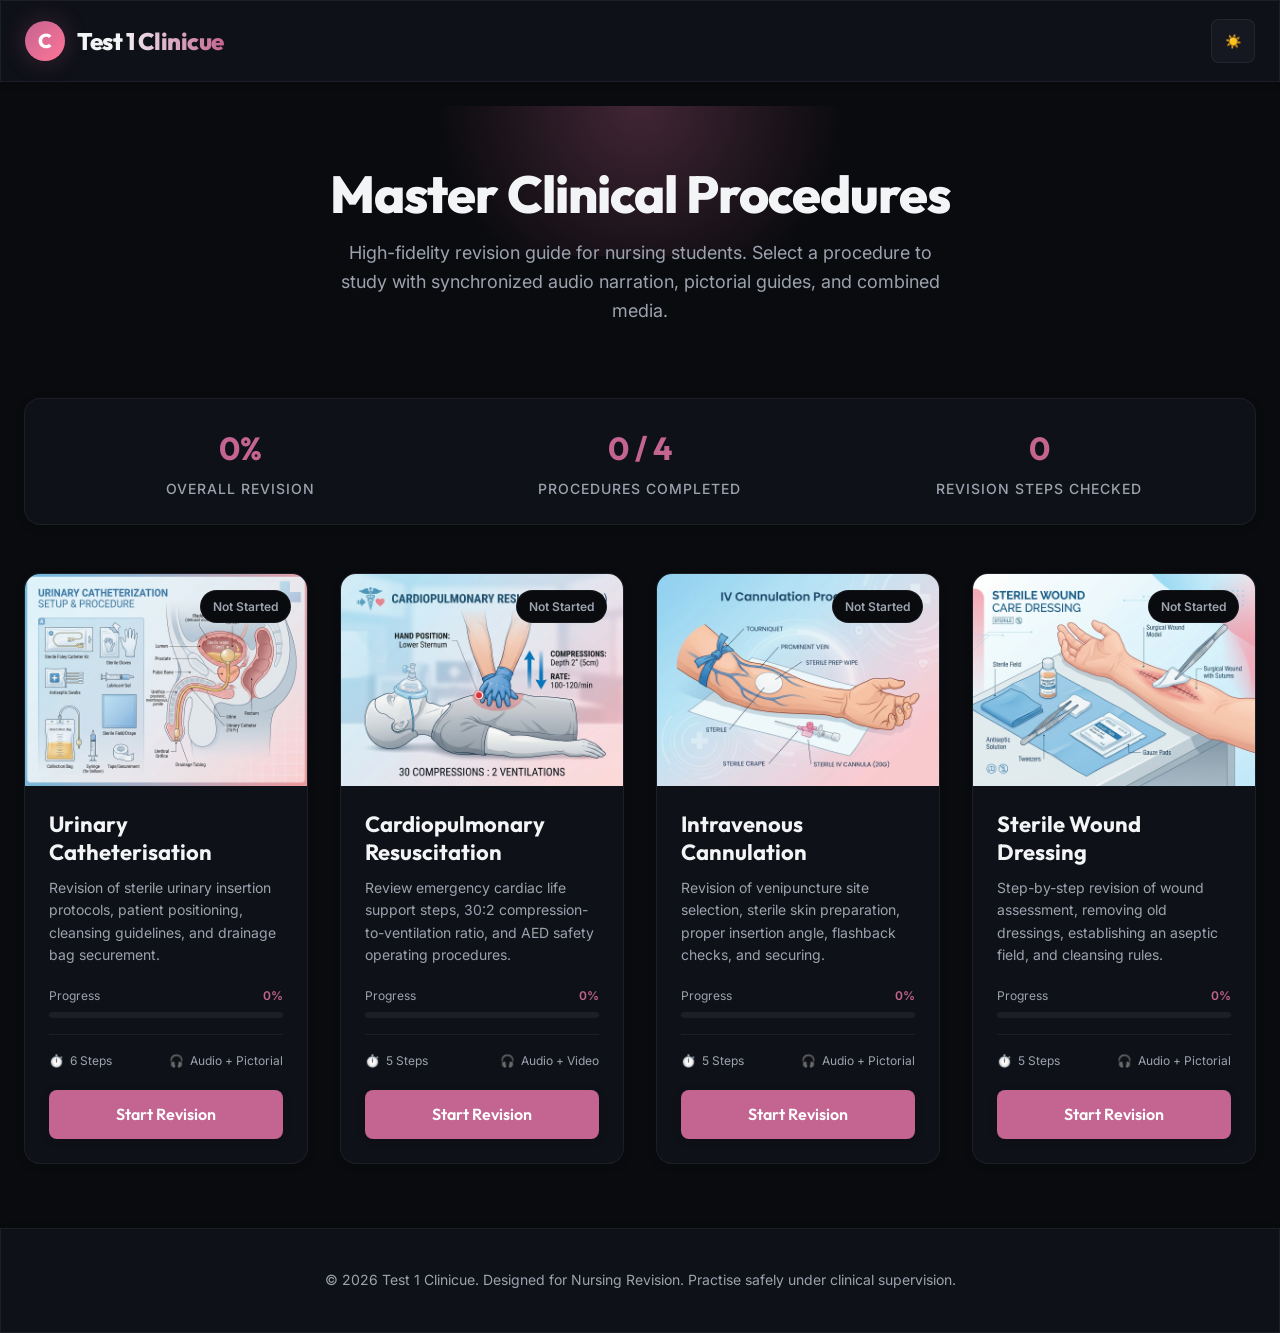
==== index.html @ 7643d67c "Make the site an installable app (PWA) on phones and laptops Adds manifest.json + app icons so ClinC" ====
<!DOCTYPE html>
<html lang="en" data-theme="dark">
<head>
    <meta charset="UTF-8">
    <meta name="viewport" content="width=device-width, initial-scale=1.0">
    <title>Test 1 Clinicue - Clinical Revision Dashboard</title>
    <meta name="description" content="Quick multimedia-rich revision dashboard for nursing students and professionals covering critical clinical procedures.">
    <link rel="stylesheet" href="css/styles.css">
    <link rel="manifest" href="manifest.json">
    <link rel="icon" href="icons/icon-192.png">
    <link rel="apple-touch-icon" href="icons/icon-192.png">
    <meta name="theme-color" content="#c46491">
    <meta name="apple-mobile-web-app-capable" content="yes">
    <meta name="apple-mobile-web-app-status-bar-style" content="black-translucent">
    <meta name="apple-mobile-web-app-title" content="ClinCue">
</head>
<body>
    <header class="glass">
        <div class="container navbar">
            <a href="index.html" class="brand" id="brand-logo">
                <div class="brand-icon">C</div>
                <div class="brand-name">Test 1 Clinicue</div>
            </a>
            <div class="nav-actions">
                <button class="theme-toggle-btn" id="theme-toggle" aria-label="Toggle light/dark theme" id="theme-btn">☀️</button>
            </div>
        </div>
    </header>

    <main class="container">
        <section class="hero-section">
            <div class="hero-glow"></div>
            <h1 class="hero-title">Master Clinical Procedures</h1>
            <p class="hero-subtitle">High-fidelity revision guide for nursing students. Select a procedure to study with synchronized audio narration, pictorial guides, and combined media.</p>
        </section>

        <!-- Dynamic Statistics -->
        <section class="stats-banner glass" id="stats-container">
            <div class="stat-item">
                <div class="stat-val" id="stat-progress-overall">0%</div>
                <div class="stat-lbl">Overall Revision</div>
            </div>
            <div class="stat-item">
                <div class="stat-val" id="stat-completed-count">0 / 4</div>
                <div class="stat-lbl">Procedures Completed</div>
            </div>
            <div class="stat-item">
                <div class="stat-val" id="stat-checked-steps">0</div>
                <div class="stat-lbl">Revision Steps Checked</div>
            </div>
        </section>

        <!-- Procedures Grid -->
        <section class="procedure-grid">
            
            <!-- Urinary Catheterisation -->
            <article class="procedure-card glass" id="card-urinary-catheterisation">
                <div class="card-img-wrapper">
                    <img src="media/images/urinary-catheterisation.jpg" alt="Urinary Catheterisation setup showing sterile equipment" class="card-img">
                    <span class="card-badge" id="badge-urinary-catheterisation">Not Started</span>
                </div>
                <div class="card-content">
                    <h2 class="card-title">Urinary Catheterisation</h2>
                    <p class="card-desc">Revision of sterile urinary insertion protocols, patient positioning, cleansing guidelines, and drainage bag securement.</p>
                    
                    <div style="margin-bottom: 16px;">
                        <div style="display: flex; justify-content: space-between; font-size: 12px; margin-bottom: 6px; color: var(--text-muted);">
                            <span>Progress</span>
                            <span id="progress-text-urinary-catheterisation" style="font-weight: 600; color: var(--accent);">0%</span>
                        </div>
                        <div style="background: var(--border-color); height: 6px; border-radius: 3px; overflow: hidden;">
                            <div id="progress-bar-urinary-catheterisation" style="width: 0%; height: 100%; background: var(--accent); transition: var(--transition-smooth);"></div>
                        </div>
                    </div>

                    <div class="card-meta">
                        <div class="meta-item">⏱️ <span>6 Steps</span></div>
                        <div class="meta-item">🎧 <span>Audio + Pictorial</span></div>
                    </div>
                    <a href="procedures/urinary-catheterisation.html" class="btn-primary" id="btn-revise-urinary-catheterisation">Start Revision</a>
                </div>
            </article>

            <!-- Cardiopulmonary Resuscitation -->
            <article class="procedure-card glass" id="card-cardiopulmonary-resuscitation">
                <div class="card-img-wrapper">
                    <img src="media/images/cardiopulmonary-resuscitation.jpg" alt="Hands performing CPR compressions on mannequin chest" class="card-img">
                    <span class="card-badge" id="badge-cardiopulmonary-resuscitation">Not Started</span>
                </div>
                <div class="card-content">
                    <h2 class="card-title">Cardiopulmonary Resuscitation</h2>
                    <p class="card-desc">Review emergency cardiac life support steps, 30:2 compression-to-ventilation ratio, and AED safety operating procedures.</p>
                    
                    <div style="margin-bottom: 16px;">
                        <div style="display: flex; justify-content: space-between; font-size: 12px; margin-bottom: 6px; color: var(--text-muted);">
                            <span>Progress</span>
                            <span id="progress-text-cardiopulmonary-resuscitation" style="font-weight: 600; color: var(--accent);">0%</span>
                        </div>
                        <div style="background: var(--border-color); height: 6px; border-radius: 3px; overflow: hidden;">
                            <div id="progress-bar-cardiopulmonary-resuscitation" style="width: 0%; height: 100%; background: var(--accent); transition: var(--transition-smooth);"></div>
                        </div>
                    </div>

                    <div class="card-meta">
                        <div class="meta-item">⏱️ <span>5 Steps</span></div>
                        <div class="meta-item">🎧 <span>Audio + Video</span></div>
                    </div>
                    <a href="procedures/cardiopulmonary-resuscitation.html" class="btn-primary" id="btn-revise-cardiopulmonary-resuscitation">Start Revision</a>
                </div>
            </article>

            <!-- Intravenous Cannulation -->
            <article class="procedure-card glass" id="card-intravenous-cannulation">
                <div class="card-img-wrapper">
                    <img src="media/images/intravenous-cannulation.jpg" alt="Sterile cannula insertion into arm vein diagram" class="card-img">
                    <span class="card-badge" id="badge-intravenous-cannulation">Not Started</span>
                </div>
                <div class="card-content">
                    <h2 class="card-title">Intravenous Cannulation</h2>
                    <p class="card-desc">Revision of venipuncture site selection, sterile skin preparation, proper insertion angle, flashback checks, and securing.</p>
                    
                    <div style="margin-bottom: 16px;">
                        <div style="display: flex; justify-content: space-between; font-size: 12px; margin-bottom: 6px; color: var(--text-muted);">
                            <span>Progress</span>
                            <span id="progress-text-intravenous-cannulation" style="font-weight: 600; color: var(--accent);">0%</span>
                        </div>
                        <div style="background: var(--border-color); height: 6px; border-radius: 3px; overflow: hidden;">
                            <div id="progress-bar-intravenous-cannulation" style="width: 0%; height: 100%; background: var(--accent); transition: var(--transition-smooth);"></div>
                        </div>
                    </div>

                    <div class="card-meta">
                        <div class="meta-item">⏱️ <span>5 Steps</span></div>
                        <div class="meta-item">🎧 <span>Audio + Pictorial</span></div>
                    </div>
                    <a href="procedures/intravenous-cannulation.html" class="btn-primary" id="btn-revise-intravenous-cannulation">Start Revision</a>
                </div>
            </article>

            <!-- Sterile Wound Dressing -->
            <article class="procedure-card glass" id="card-sterile-wound-dressing">
                <div class="card-img-wrapper">
                    <img src="media/images/sterile-wound-dressing.jpg" alt="Aseptic field wound dressing tray and forceps" class="card-img">
                    <span class="card-badge" id="badge-sterile-wound-dressing">Not Started</span>
                </div>
                <div class="card-content">
                    <h2 class="card-title">Sterile Wound Dressing</h2>
                    <p class="card-desc">Step-by-step revision of wound assessment, removing old dressings, establishing an aseptic field, and cleansing rules.</p>
                    
                    <div style="margin-bottom: 16px;">
                        <div style="display: flex; justify-content: space-between; font-size: 12px; margin-bottom: 6px; color: var(--text-muted);">
                            <span>Progress</span>
                            <span id="progress-text-sterile-wound-dressing" style="font-weight: 600; color: var(--accent);">0%</span>
                        </div>
                        <div style="background: var(--border-color); height: 6px; border-radius: 3px; overflow: hidden;">
                            <div id="progress-bar-sterile-wound-dressing" style="width: 0%; height: 100%; background: var(--accent); transition: var(--transition-smooth);"></div>
                        </div>
                    </div>

                    <div class="card-meta">
                        <div class="meta-item">⏱️ <span>5 Steps</span></div>
                        <div class="meta-item">🎧 <span>Audio + Pictorial</span></div>
                    </div>
                    <a href="procedures/sterile-wound-dressing.html" class="btn-primary" id="btn-revise-sterile-wound-dressing">Start Revision</a>
                </div>
            </article>

        </section>
    </main>

    <footer class="glass">
        <div class="container">
            <p>&copy; 2026 Test 1 Clinicue. Designed for Nursing Revision. Practise safely under clinical supervision.</p>
        </div>
    </footer>

    <!-- Core Module Import -->
    <script src="js/shared.js"></script>
    <script>
        // Procedure configurations
        const PROCEDURES = [
            { slug: 'urinary-catheterisation', totalSteps: 6 },
            { slug: 'cardiopulmonary-resuscitation', totalSteps: 5 },
            { slug: 'intravenous-cannulation', totalSteps: 5 },
            { slug: 'sterile-wound-dressing', totalSteps: 5 }
        ];

        function updateDashboardUI() {
            let totalCheckedSteps = 0;
            let grandTotalSteps = 0;
            let completedCount = 0;

            PROCEDURES.forEach(proc => {
                const info = Clinicue.getProcedureProgress(proc.slug, proc.totalSteps);
                const pct = info.percent;
                const checkedCount = info.checkedSteps.length;

                totalCheckedSteps += checkedCount;
                grandTotalSteps += proc.totalSteps;
                if (info.completed) {
                    completedCount++;
                }

                // Update individual elements
                const badge = document.getElementById(`badge-${proc.slug}`);
                const progressBar = document.getElementById(`progress-bar-${proc.slug}`);
                const progressText = document.getElementById(`progress-text-${proc.slug}`);
                const btn = document.getElementById(`btn-revise-${proc.slug}`);

                if (badge) {
                    if (checkedCount === 0) {
                        badge.textContent = 'Not Started';
                        badge.className = 'card-badge status-not-started';
                    } else if (pct === 100) {
                        badge.textContent = 'Completed';
                        badge.className = 'card-badge status-completed';
                    } else {
                        badge.textContent = 'In Progress';
                        badge.className = 'card-badge status-revision';
                    }
                }

                if (progressBar) {
                    progressBar.style.width = `${pct}%`;
                }

                if (progressText) {
                    progressText.textContent = `${pct}%`;
                }

                if (btn) {
                    btn.textContent = checkedCount === 0 ? 'Start Revision' : (pct === 100 ? 'Revise Again' : 'Resume Revision');
                }
            });

            // Update stats
            const overallPct = grandTotalSteps > 0 ? Math.round((totalCheckedSteps / grandTotalSteps) * 100) : 0;
            const overallPctEl = document.getElementById('stat-progress-overall');
            const completedCountEl = document.getElementById('stat-completed-count');
            const checkedStepsEl = document.getElementById('stat-checked-steps');

            if (overallPctEl) overallPctEl.textContent = `${overallPct}%`;
            if (completedCountEl) completedCountEl.textContent = `${completedCount} / ${PROCEDURES.length}`;
            if (checkedStepsEl) checkedStepsEl.textContent = totalCheckedSteps;
        }

        // Initialize dashboard UI on load and update on dynamic progress events
        document.addEventListener('DOMContentLoaded', updateDashboardUI);
        window.addEventListener('progressUpdated', updateDashboardUI);
    </script>
</body>
</html>
---- css/styles.css ----
@import url('https://fonts.googleapis.com/css2?family=Inter:wght@300;400;500;600;700&family=Outfit:wght@400;500;600;700;800&display=swap');

:root {
    /* Color Palette */
    --accent: hsl(332, 45%, 58%);
    --accent-hover: hsl(332, 45%, 48%);
    --accent-glow: hsla(332, 45%, 58%, 0.3);
    --accent-light: hsla(332, 45%, 58%, 0.12);
    
    /* Dark Mode Defaults */
    --bg-main: #0a0b0e;
    --bg-surface: rgba(18, 20, 28, 0.75);
    --bg-surface-hover: rgba(26, 29, 41, 0.85);
    --bg-input: #151821;
    --border-color: rgba(255, 255, 255, 0.06);
    --border-color-hover: rgba(255, 255, 255, 0.12);
    --text-main: #f3f4f6;
    --text-muted: #9ca3af;
    --text-inverse: #111827;
    
    /* Layout */
    --max-width: 1280px;
    --border-radius-sm: 8px;
    --border-radius-md: 16px;
    --border-radius-lg: 24px;
    --shadow-sm: 0 2px 8px rgba(0, 0, 0, 0.15);
    --shadow-md: 0 8px 30px rgba(0, 0, 0, 0.3);
    --shadow-glow: 0 0 25px hsla(332, 45%, 58%, 0.25);
    
    /* Status Colors */
    --success: #10b981;
    --warning: #f59e0b;
    --info: #3b82f6;
    --success-light: rgba(16, 185, 129, 0.1);
    
    /* Font Families */
    --font-heading: 'Outfit', sans-serif;
    --font-body: 'Inter', sans-serif;
    
    --transition-smooth: all 0.3s cubic-bezier(0.4, 0, 0.2, 1);
    --transition-fast: all 0.15s ease;
}

/* Light Mode Overrides */
[data-theme="light"] {
    --bg-main: #f5f6fa;
    --bg-surface: rgba(255, 255, 255, 0.8);
    --bg-surface-hover: rgba(255, 255, 255, 0.95);
    --bg-input: #ffffff;
    --border-color: rgba(0, 0, 0, 0.06);
    --border-color-hover: rgba(0, 0, 0, 0.12);
    --text-main: #1f2937;
    --text-muted: #6b7280;
    --text-inverse: #ffffff;
    --shadow-md: 0 8px 30px rgba(0, 0, 0, 0.05);
}

/* Global Reset */
* {
    box-sizing: border-box;
    margin: 0;
    padding: 0;
}

body {
    background-color: var(--bg-main);
    color: var(--text-main);
    font-family: var(--font-body);
    line-height: 1.6;
    -webkit-font-smoothing: antialiased;
    transition: background-color 0.4s ease, color 0.4s ease;
    min-height: 100vh;
    display: flex;
    flex-direction: column;
    overflow-x: hidden;
}

/* Glassmorphism Effect */
.glass {
    backdrop-filter: blur(16px);
    -webkit-backdrop-filter: blur(16px);
    background: var(--bg-surface);
    border: 1px solid var(--border-color);
    box-shadow: var(--shadow-sm);
}

/* Container */
.container {
    width: 100%;
    max-width: var(--max-width);
    margin: 0 auto;
    padding: 0 24px;
}

/* Header & Navigation */
header {
    width: 100%;
    position: sticky;
    top: 0;
    z-index: 100;
    border-bottom: 1px solid var(--border-color);
    margin-bottom: 24px;
}

header .navbar {
    height: 80px;
    display: flex;
    justify-content: space-between;
    align-items: center;
}

.brand {
    display: flex;
    align-items: center;
    gap: 12px;
    text-decoration: none;
    color: var(--text-main);
}

.brand-icon {
    width: 40px;
    height: 40px;
    border-radius: 50%;
    background: linear-gradient(135deg, var(--accent), #ff7597);
    display: flex;
    align-items: center;
    justify-content: center;
    box-shadow: var(--shadow-glow);
    font-family: var(--font-heading);
    font-weight: 800;
    color: white;
    font-size: 20px;
}

.brand-name {
    font-family: var(--font-heading);
    font-size: 24px;
    font-weight: 800;
    letter-spacing: -0.5px;
    background: linear-gradient(to right, var(--text-main) 30%, var(--accent));
    -webkit-background-clip: text;
    -webkit-text-fill-color: transparent;
}

.nav-actions {
    display: flex;
    align-items: center;
    gap: 16px;
}

/* Theme Toggle Button */
.theme-toggle-btn {
    background: var(--bg-input);
    border: 1px solid var(--border-color);
    width: 44px;
    height: 44px;
    border-radius: var(--border-radius-sm);
    cursor: pointer;
    color: var(--text-main);
    display: flex;
    align-items: center;
    justify-content: center;
    transition: var(--transition-smooth);
}

.theme-toggle-btn:hover {
    border-color: var(--accent);
    color: var(--accent);
    transform: translateY(-2px);
}

/* Main Dashboard UI */
.hero-section {
    padding: 60px 0 40px;
    text-align: center;
    position: relative;
    overflow: hidden;
}

.hero-glow {
    position: absolute;
    top: -150px;
    left: 50%;
    transform: translateX(-50%);
    width: 500px;
    height: 300px;
    background: radial-gradient(circle, var(--accent-glow) 0%, transparent 70%);
    z-index: -1;
    pointer-events: none;
}

.hero-title {
    font-family: var(--font-heading);
    font-size: 52px;
    font-weight: 800;
    line-height: 1.1;
    margin-bottom: 16px;
    letter-spacing: -1px;
}

.hero-subtitle {
    font-size: 18px;
    color: var(--text-muted);
    max-width: 600px;
    margin: 0 auto 32px;
    font-weight: 400;
}

/* Global Stats Banner */
.stats-banner {
    display: grid;
    grid-template-columns: repeat(auto-fit, minmax(200px, 1fr));
    gap: 16px;
    margin-bottom: 48px;
    padding: 24px;
    border-radius: var(--border-radius-md);
}

.stat-item {
    text-align: center;
}

.stat-val {
    font-family: var(--font-heading);
    font-size: 32px;
    font-weight: 700;
    color: var(--accent);
}

.stat-lbl {
    font-size: 14px;
    color: var(--text-muted);
    text-transform: uppercase;
    letter-spacing: 1px;
    font-weight: 500;
    margin-top: 4px;
}

/* Grid Layout for Procedures */
.procedure-grid {
    display: grid;
    grid-template-columns: repeat(auto-fill, minmax(280px, 1fr));
    gap: 32px;
    margin-bottom: 64px;
}

.procedure-card {
    border-radius: var(--border-radius-md);
    overflow: hidden;
    transition: var(--transition-smooth);
    display: flex;
    flex-direction: column;
}

.procedure-card:hover {
    transform: translateY(-8px);
    border-color: var(--accent);
    box-shadow: var(--shadow-md), 0 0 20px rgba(224, 82, 137, 0.15);
}

.card-img-wrapper {
    position: relative;
    width: 100%;
    padding-bottom: 75%; /* 4:3 Aspect Ratio */
    background: var(--bg-input);
    overflow: hidden;
}

.card-img {
    position: absolute;
    top: 0;
    left: 0;
    width: 100%;
    height: 100%;
    object-fit: cover;
    transition: var(--transition-smooth);
}

.procedure-card:hover .card-img {
    transform: scale(1.05);
}

.card-badge {
    position: absolute;
    top: 16px;
    right: 16px;
    background: var(--bg-main);
    border: 1px solid var(--border-color);
    padding: 6px 12px;
    border-radius: 20px;
    font-size: 12px;
    font-weight: 600;
    color: var(--text-muted);
    transition: var(--transition-smooth);
}

.procedure-card:hover .card-badge.status-completed {
    border-color: var(--success);
    color: var(--success);
    box-shadow: 0 0 8px rgba(16, 185, 129, 0.2);
}

.procedure-card:hover .card-badge.status-revision {
    border-color: var(--accent);
    color: var(--accent);
}

.card-content {
    padding: 24px;
    display: flex;
    flex-direction: column;
    flex-grow: 1;
}

.card-title {
    font-family: var(--font-heading);
    font-size: 22px;
    font-weight: 700;
    margin-bottom: 10px;
    line-height: 1.3;
}

.card-desc {
    font-size: 14px;
    color: var(--text-muted);
    margin-bottom: 20px;
    flex-grow: 1;
}

.card-meta {
    display: flex;
    align-items: center;
    justify-content: space-between;
    margin-bottom: 20px;
    font-size: 12px;
    color: var(--text-muted);
    border-top: 1px solid var(--border-color);
    padding-top: 16px;
}

.meta-item {
    display: flex;
    align-items: center;
    gap: 6px;
}

.btn-primary {
    background: var(--accent);
    border: none;
    color: white;
    font-family: var(--font-heading);
    font-weight: 600;
    font-size: 16px;
    padding: 12px 24px;
    border-radius: var(--border-radius-sm);
    cursor: pointer;
    transition: var(--transition-smooth);
    display: flex;
    align-items: center;
    justify-content: center;
    gap: 8px;
    text-decoration: none;
    box-shadow: var(--shadow-sm);
}

.btn-primary:hover {
    background: var(--accent-hover);
    box-shadow: 0 4px 15px var(--accent-glow);
    transform: translateY(-1px);
}

.btn-secondary {
    background: var(--bg-input);
    border: 1px solid var(--border-color);
    color: var(--text-main);
    font-family: var(--font-heading);
    font-weight: 600;
    font-size: 16px;
    padding: 12px 24px;
    border-radius: var(--border-radius-sm);
    cursor: pointer;
    transition: var(--transition-smooth);
    display: inline-flex;
    align-items: center;
    justify-content: center;
    gap: 8px;
    text-decoration: none;
}

.btn-secondary:hover {
    border-color: var(--accent);
    color: var(--accent);
    transform: translateY(-1px);
}

/* Footer */
footer {
    margin-top: auto;
    border-top: 1px solid var(--border-color);
    padding: 40px 0;
    text-align: center;
    font-size: 14px;
    color: var(--text-muted);
}

/* Detail Page Specific Styling */
.back-nav {
    display: inline-flex;
    align-items: center;
    gap: 8px;
    color: var(--text-muted);
    text-decoration: none;
    font-weight: 500;
    font-size: 14px;
    margin-bottom: 24px;
    transition: var(--transition-fast);
}

.back-nav:hover {
    color: var(--accent);
}

.procedure-header {
    display: flex;
    justify-content: space-between;
    align-items: flex-start;
    flex-wrap: wrap;
    gap: 24px;
    margin-bottom: 32px;
}

.procedure-title-section h1 {
    font-family: var(--font-heading);
    font-size: 40px;
    font-weight: 800;
    line-height: 1.2;
    margin-bottom: 8px;
}

.procedure-subtitle {
    font-size: 16px;
    color: var(--text-muted);
}

/* Mode Switcher Tabs */
.mode-tabs {
    display: flex;
    gap: 8px;
    border-bottom: 1px solid var(--border-color);
    margin-bottom: 32px;
    padding-bottom: 8px;
    overflow-x: auto;
}

.mode-tab {
    background: none;
    border: none;
    color: var(--text-muted);
    font-family: var(--font-heading);
    font-size: 16px;
    font-weight: 600;
    padding: 12px 24px;
    border-radius: var(--border-radius-sm);
    cursor: pointer;
    transition: var(--transition-smooth);
    display: flex;
    align-items: center;
    gap: 8px;
    white-space: nowrap;
    position: relative;
}

.mode-tab:hover {
    color: var(--accent);
    background: var(--bg-surface);
}

.mode-tab.active {
    color: var(--accent);
    background: var(--accent-light);
}

.mode-tab.active::after {
    content: '';
    position: absolute;
    bottom: -9px;
    left: 0;
    width: 100%;
    height: 2px;
    background: var(--accent);
}

/* Content Mode Views */
.mode-view {
    display: none;
    animation: fadeIn 0.4s ease forwards;
}

.mode-view.active {
    display: block;
}

@keyframes fadeIn {
    from { opacity: 0; transform: translateY(10px); }
    to { opacity: 1; transform: translateY(0); }
}

/* AUDIO MODE - Classic Audio Deck */
.audio-deck {
    max-width: 680px;
    margin: 0 auto;
    border-radius: var(--border-radius-lg);
    padding: 40px;
    text-align: center;
    border-color: var(--border-color-hover);
    position: relative;
}

.deck-glow {
    position: absolute;
    top: 50%;
    left: 50%;
    transform: translate(-50%, -50%);
    width: 80%;
    height: 80%;
    background: radial-gradient(circle, var(--accent-glow) 0%, transparent 60%);
    z-index: -1;
    pointer-events: none;
    opacity: 0.5;
    transition: var(--transition-smooth);
}

.audio-deck.playing .deck-glow {
    opacity: 1;
    width: 100%;
    height: 100%;
}

.cassette-box {
    margin: 0 auto 32px;
    width: 180px;
    height: 180px;
    border-radius: 50%;
    background: var(--bg-input);
    border: 3px solid var(--border-color);
    display: flex;
    align-items: center;
    justify-content: center;
    position: relative;
    box-shadow: inset 0 4px 15px rgba(0, 0, 0, 0.4);
}

.disc-icon {
    width: 140px;
    height: 140px;
    border-radius: 50%;
    background: radial-gradient(circle, #292d3e 30%, #151821 70%);
    border: 2px solid var(--accent);
    display: flex;
    align-items: center;
    justify-content: center;
    box-shadow: var(--shadow-sm);
}

.disc-inner {
    width: 40px;
    height: 40px;
    border-radius: 50%;
    background: var(--bg-main);
    border: 1px solid var(--border-color);
}

.audio-deck.playing .disc-icon {
    animation: rotateDisc 8s linear infinite;
}

@keyframes rotateDisc {
    from { transform: rotate(0deg); }
    to { transform: rotate(360deg); }
}

.track-info {
    margin-bottom: 24px;
}

.track-title {
    font-family: var(--font-heading);
    font-size: 24px;
    font-weight: 700;
    margin-bottom: 6px;
}

.track-artist {
    font-size: 14px;
    color: var(--text-muted);
}

/* Audio Controls */
.deck-controls {
    display: flex;
    flex-direction: column;
    gap: 20px;
}

.progress-slider-container {
    display: flex;
    align-items: center;
    gap: 12px;
    font-size: 12px;
    color: var(--text-muted);
}

.progress-slider {
    flex-grow: 1;
    -webkit-appearance: none;
    appearance: none;
    height: 6px;
    border-radius: 3px;
    background: var(--border-color-hover);
    outline: none;
    cursor: pointer;
}

.progress-slider::-webkit-slider-thumb {
    -webkit-appearance: none;
    appearance: none;
    width: 16px;
    height: 16px;
    border-radius: 50%;
    background: var(--accent);
    cursor: pointer;
    box-shadow: 0 0 10px var(--accent-glow);
    transition: var(--transition-fast);
}

.progress-slider::-webkit-slider-thumb:hover {
    transform: scale(1.2);
}

.control-buttons {
    display: flex;
    align-items: center;
    justify-content: center;
    gap: 24px;
}

.control-btn {
    background: var(--bg-input);
    border: 1px solid var(--border-color);
    width: 52px;
    height: 52px;
    border-radius: 50%;
    display: flex;
    align-items: center;
    justify-content: center;
    cursor: pointer;
    color: var(--text-main);
    font-size: 18px;
    transition: var(--transition-smooth);
}

.control-btn:hover {
    border-color: var(--accent);
    color: var(--accent);
    transform: scale(1.05);
}

.control-btn.btn-play {
    background: var(--accent);
    color: white;
    width: 68px;
    height: 68px;
    font-size: 24px;
    border: none;
    box-shadow: var(--shadow-sm);
}

.control-btn.btn-play:hover {
    background: var(--accent-hover);
    box-shadow: var(--shadow-glow);
    transform: scale(1.08);
}

.sound-toggle-label {
    display: flex;
    align-items: center;
    justify-content: center;
    gap: 8px;
    font-size: 14px;
    color: var(--text-muted);
    cursor: pointer;
    margin-top: 16px;
}

/* PICTORIAL MODE */
.pictorial-guide {
    display: flex;
    flex-direction: column;
    gap: 40px;
}

.guide-hero {
    border-radius: var(--border-radius-lg);
    overflow: hidden;
    position: relative;
    max-height: 480px;
}

.guide-hero img {
    width: 100%;
    height: 100%;
    object-fit: cover;
}

.step-timeline {
    position: relative;
    padding-left: 32px;
}

.step-timeline::before {
    content: '';
    position: absolute;
    left: 11px;
    top: 12px;
    bottom: 12px;
    width: 2px;
    background: var(--border-color);
}

.step-card {
    border-radius: var(--border-radius-md);
    padding: 24px;
    margin-bottom: 24px;
    position: relative;
    transition: var(--transition-smooth);
}

.step-card:hover {
    border-color: var(--accent);
}

.step-card.active-narration {
    border-color: var(--accent);
    background: var(--accent-light);
    box-shadow: var(--shadow-glow);
}

.step-number {
    position: absolute;
    left: -32px;
    top: 24px;
    width: 24px;
    height: 24px;
    border-radius: 50%;
    background: var(--bg-input);
    border: 2px solid var(--border-color);
    display: flex;
    align-items: center;
    justify-content: center;
    font-size: 12px;
    font-weight: 700;
    color: var(--text-muted);
    transition: var(--transition-smooth);
    z-index: 2;
}

.step-card:hover .step-number, 
.step-card.active-narration .step-number {
    background: var(--accent);
    border-color: var(--accent);
    color: white;
}

.step-header {
    display: flex;
    justify-content: space-between;
    align-items: center;
    margin-bottom: 12px;
}

.step-title {
    font-family: var(--font-heading);
    font-size: 20px;
    font-weight: 700;
}

.step-status-check {
    cursor: pointer;
    width: 24px;
    height: 24px;
    border-radius: 50%;
    border: 2px solid var(--border-color);
    display: flex;
    align-items: center;
    justify-content: center;
    color: transparent;
    transition: var(--transition-fast);
}

.step-status-check:hover {
    border-color: var(--accent);
}

.step-status-check.checked {
    background: var(--success);
    border-color: var(--success);
    color: white;
}

/* COMBINED MODE (Video & Interactive Sync) */
.combined-split {
    display: grid;
    grid-template-columns: 1.5fr 1fr;
    gap: 32px;
}

@media (max-width: 992px) {
    .combined-split {
        grid-template-columns: 1fr;
    }
}

.video-player-wrapper {
    border-radius: var(--border-radius-lg);
    overflow: hidden;
    background: black;
    border: 1px solid var(--border-color);
    aspect-ratio: 16/9;
    position: relative;
}

.video-player-wrapper video {
    width: 100%;
    height: 100%;
    object-fit: cover;
}

/* Custom Interactive Slideshow */
.interactive-show-wrapper {
    border-radius: var(--border-radius-lg);
    border: 1px solid var(--border-color);
    padding: 32px;
    display: flex;
    flex-direction: column;
    justify-content: space-between;
    height: 100%;
}

.show-header {
    display: flex;
    justify-content: space-between;
    align-items: center;
    margin-bottom: 24px;
    border-bottom: 1px solid var(--border-color);
    padding-bottom: 12px;
}

.show-title {
    font-family: var(--font-heading);
    font-size: 20px;
    font-weight: 700;
}

.show-steps-tracker {
    font-size: 14px;
    color: var(--text-muted);
}

.show-body {
    flex-grow: 1;
    display: flex;
    flex-direction: column;
    justify-content: center;
    min-height: 240px;
}

.show-slide-text {
    font-size: 16px;
    line-height: 1.7;
    margin-bottom: 24px;
    transition: var(--transition-smooth);
}

.show-slide-num {
    font-size: 64px;
    font-weight: 800;
    font-family: var(--font-heading);
    color: var(--accent-light);
    line-height: 1;
    margin-bottom: 12px;
}

.show-controls {
    display: flex;
    flex-direction: column;
    gap: 16px;
    border-top: 1px solid var(--border-color);
    padding-top: 24px;
}

.interactive-play-btn {
    width: 100%;
}

/* Responsive adjustments */
@media (max-width: 768px) {
    .hero-title {
        font-size: 38px;
    }
    
    .procedure-header {
        flex-direction: column;
        align-items: stretch;
    }
    
    .procedure-title-section h1 {
        font-size: 32px;
    }
}
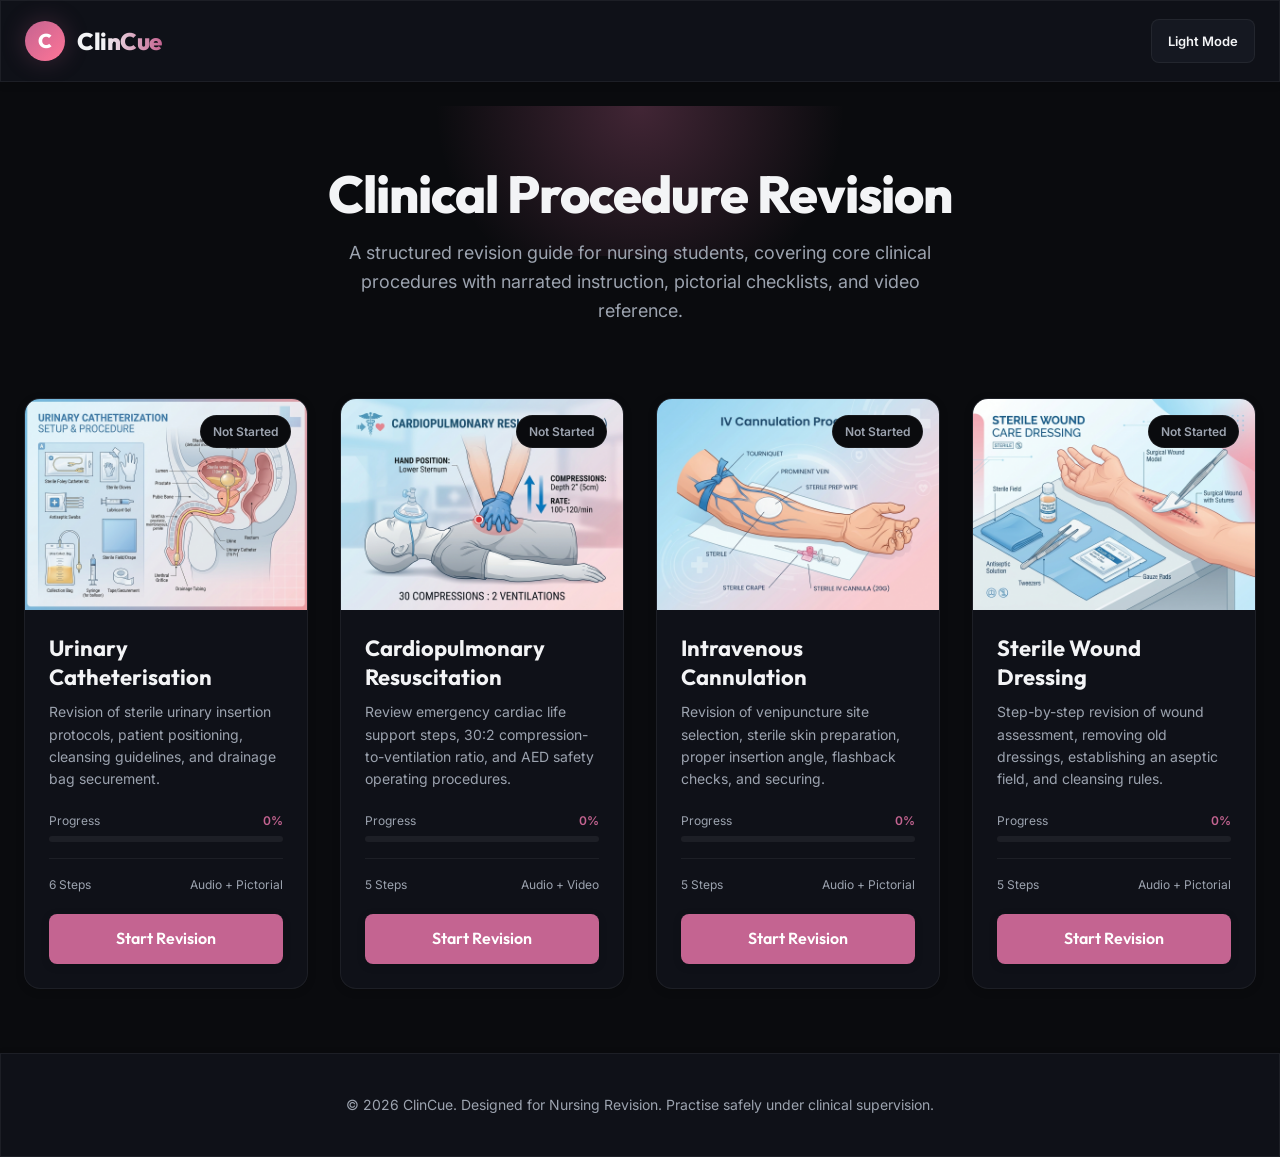
==== commit 355b4f34: "Remove Tkinter desktop app, apply professional dashboard look to website The desktop app can't run o" ====
--- a/index.html
+++ b/index.html
@@ -3,7 +3,7 @@
 <head>
     <meta charset="UTF-8">
     <meta name="viewport" content="width=device-width, initial-scale=1.0">
-    <title>Test 1 Clinicue - Clinical Revision Dashboard</title>
+    <title>ClinCue - Clinical Revision Dashboard</title>
     <meta name="description" content="Quick multimedia-rich revision dashboard for nursing students and professionals covering critical clinical procedures.">
     <link rel="stylesheet" href="css/styles.css">
     <link rel="manifest" href="manifest.json">
@@ -19,10 +19,10 @@
         <div class="container navbar">
             <a href="index.html" class="brand" id="brand-logo">
                 <div class="brand-icon">C</div>
-                <div class="brand-name">Test 1 Clinicue</div>
+                <div class="brand-name">ClinCue</div>
             </a>
             <div class="nav-actions">
-                <button class="theme-toggle-btn" id="theme-toggle" aria-label="Toggle light/dark theme" id="theme-btn">☀️</button>
+                <button class="theme-toggle-btn" id="theme-toggle" aria-label="Toggle light/dark theme">Light Mode</button>
             </div>
         </div>
     </header>
@@ -30,24 +30,8 @@
     <main class="container">
         <section class="hero-section">
             <div class="hero-glow"></div>
-            <h1 class="hero-title">Master Clinical Procedures</h1>
-            <p class="hero-subtitle">High-fidelity revision guide for nursing students. Select a procedure to study with synchronized audio narration, pictorial guides, and combined media.</p>
-        </section>
-
-        <!-- Dynamic Statistics -->
-        <section class="stats-banner glass" id="stats-container">
-            <div class="stat-item">
-                <div class="stat-val" id="stat-progress-overall">0%</div>
-                <div class="stat-lbl">Overall Revision</div>
-            </div>
-            <div class="stat-item">
-                <div class="stat-val" id="stat-completed-count">0 / 4</div>
-                <div class="stat-lbl">Procedures Completed</div>
-            </div>
-            <div class="stat-item">
-                <div class="stat-val" id="stat-checked-steps">0</div>
-                <div class="stat-lbl">Revision Steps Checked</div>
-            </div>
+            <h1 class="hero-title">Clinical Procedure Revision</h1>
+            <p class="hero-subtitle">A structured revision guide for nursing students, covering core clinical procedures with narrated instruction, pictorial checklists, and video reference.</p>
         </section>
 
         <!-- Procedures Grid -->
@@ -74,8 +58,8 @@
                     </div>
 
                     <div class="card-meta">
-                        <div class="meta-item">⏱️ <span>6 Steps</span></div>
-                        <div class="meta-item">🎧 <span>Audio + Pictorial</span></div>
+                        <div class="meta-item"><span>6 Steps</span></div>
+                        <div class="meta-item"><span>Audio + Pictorial</span></div>
                     </div>
                     <a href="procedures/urinary-catheterisation.html" class="btn-primary" id="btn-revise-urinary-catheterisation">Start Revision</a>
                 </div>
@@ -102,8 +86,8 @@
                     </div>
 
                     <div class="card-meta">
-                        <div class="meta-item">⏱️ <span>5 Steps</span></div>
-                        <div class="meta-item">🎧 <span>Audio + Video</span></div>
+                        <div class="meta-item"><span>5 Steps</span></div>
+                        <div class="meta-item"><span>Audio + Video</span></div>
                     </div>
                     <a href="procedures/cardiopulmonary-resuscitation.html" class="btn-primary" id="btn-revise-cardiopulmonary-resuscitation">Start Revision</a>
                 </div>
@@ -130,8 +114,8 @@
                     </div>
 
                     <div class="card-meta">
-                        <div class="meta-item">⏱️ <span>5 Steps</span></div>
-                        <div class="meta-item">🎧 <span>Audio + Pictorial</span></div>
+                        <div class="meta-item"><span>5 Steps</span></div>
+                        <div class="meta-item"><span>Audio + Pictorial</span></div>
                     </div>
                     <a href="procedures/intravenous-cannulation.html" class="btn-primary" id="btn-revise-intravenous-cannulation">Start Revision</a>
                 </div>
@@ -158,8 +142,8 @@
                     </div>
 
                     <div class="card-meta">
-                        <div class="meta-item">⏱️ <span>5 Steps</span></div>
-                        <div class="meta-item">🎧 <span>Audio + Pictorial</span></div>
+                        <div class="meta-item"><span>5 Steps</span></div>
+                        <div class="meta-item"><span>Audio + Pictorial</span></div>
                     </div>
                     <a href="procedures/sterile-wound-dressing.html" class="btn-primary" id="btn-revise-sterile-wound-dressing">Start Revision</a>
                 </div>
@@ -170,7 +154,7 @@
 
     <footer class="glass">
         <div class="container">
-            <p>&copy; 2026 Test 1 Clinicue. Designed for Nursing Revision. Practise safely under clinical supervision.</p>
+            <p>&copy; 2026 ClinCue. Designed for Nursing Revision. Practise safely under clinical supervision.</p>
         </div>
     </footer>
 
@@ -186,20 +170,10 @@
         ];
 
         function updateDashboardUI() {
-            let totalCheckedSteps = 0;
-            let grandTotalSteps = 0;
-            let completedCount = 0;
-
             PROCEDURES.forEach(proc => {
                 const info = Clinicue.getProcedureProgress(proc.slug, proc.totalSteps);
                 const pct = info.percent;
                 const checkedCount = info.checkedSteps.length;
-
-                totalCheckedSteps += checkedCount;
-                grandTotalSteps += proc.totalSteps;
-                if (info.completed) {
-                    completedCount++;
-                }
 
                 // Update individual elements
                 const badge = document.getElementById(`badge-${proc.slug}`);
@@ -232,16 +206,6 @@
                     btn.textContent = checkedCount === 0 ? 'Start Revision' : (pct === 100 ? 'Revise Again' : 'Resume Revision');
                 }
             });
-
-            // Update stats
-            const overallPct = grandTotalSteps > 0 ? Math.round((totalCheckedSteps / grandTotalSteps) * 100) : 0;
-            const overallPctEl = document.getElementById('stat-progress-overall');
-            const completedCountEl = document.getElementById('stat-completed-count');
-            const checkedStepsEl = document.getElementById('stat-checked-steps');
-
-            if (overallPctEl) overallPctEl.textContent = `${overallPct}%`;
-            if (completedCountEl) completedCountEl.textContent = `${completedCount} / ${PROCEDURES.length}`;
-            if (checkedStepsEl) checkedStepsEl.textContent = totalCheckedSteps;
         }
 
         // Initialize dashboard UI on load and update on dynamic progress events
--- a/css/styles.css
+++ b/css/styles.css
@@ -152,14 +152,18 @@
 .theme-toggle-btn {
     background: var(--bg-input);
     border: 1px solid var(--border-color);
-    width: 44px;
     height: 44px;
+    padding: 0 16px;
     border-radius: var(--border-radius-sm);
     cursor: pointer;
     color: var(--text-main);
-    display: flex;
-    align-items: center;
-    justify-content: center;
+    font-family: var(--font-body);
+    font-size: 13px;
+    font-weight: 600;
+    display: flex;
+    align-items: center;
+    justify-content: center;
+    white-space: nowrap;
     transition: var(--transition-smooth);
 }
 
@@ -204,36 +208,6 @@
     max-width: 600px;
     margin: 0 auto 32px;
     font-weight: 400;
-}
-
-/* Global Stats Banner */
-.stats-banner {
-    display: grid;
-    grid-template-columns: repeat(auto-fit, minmax(200px, 1fr));
-    gap: 16px;
-    margin-bottom: 48px;
-    padding: 24px;
-    border-radius: var(--border-radius-md);
-}
-
-.stat-item {
-    text-align: center;
-}
-
-.stat-val {
-    font-family: var(--font-heading);
-    font-size: 32px;
-    font-weight: 700;
-    color: var(--accent);
-}
-
-.stat-lbl {
-    font-size: 14px;
-    color: var(--text-muted);
-    text-transform: uppercase;
-    letter-spacing: 1px;
-    font-weight: 500;
-    margin-top: 4px;
 }
 
 /* Grid Layout for Procedures */
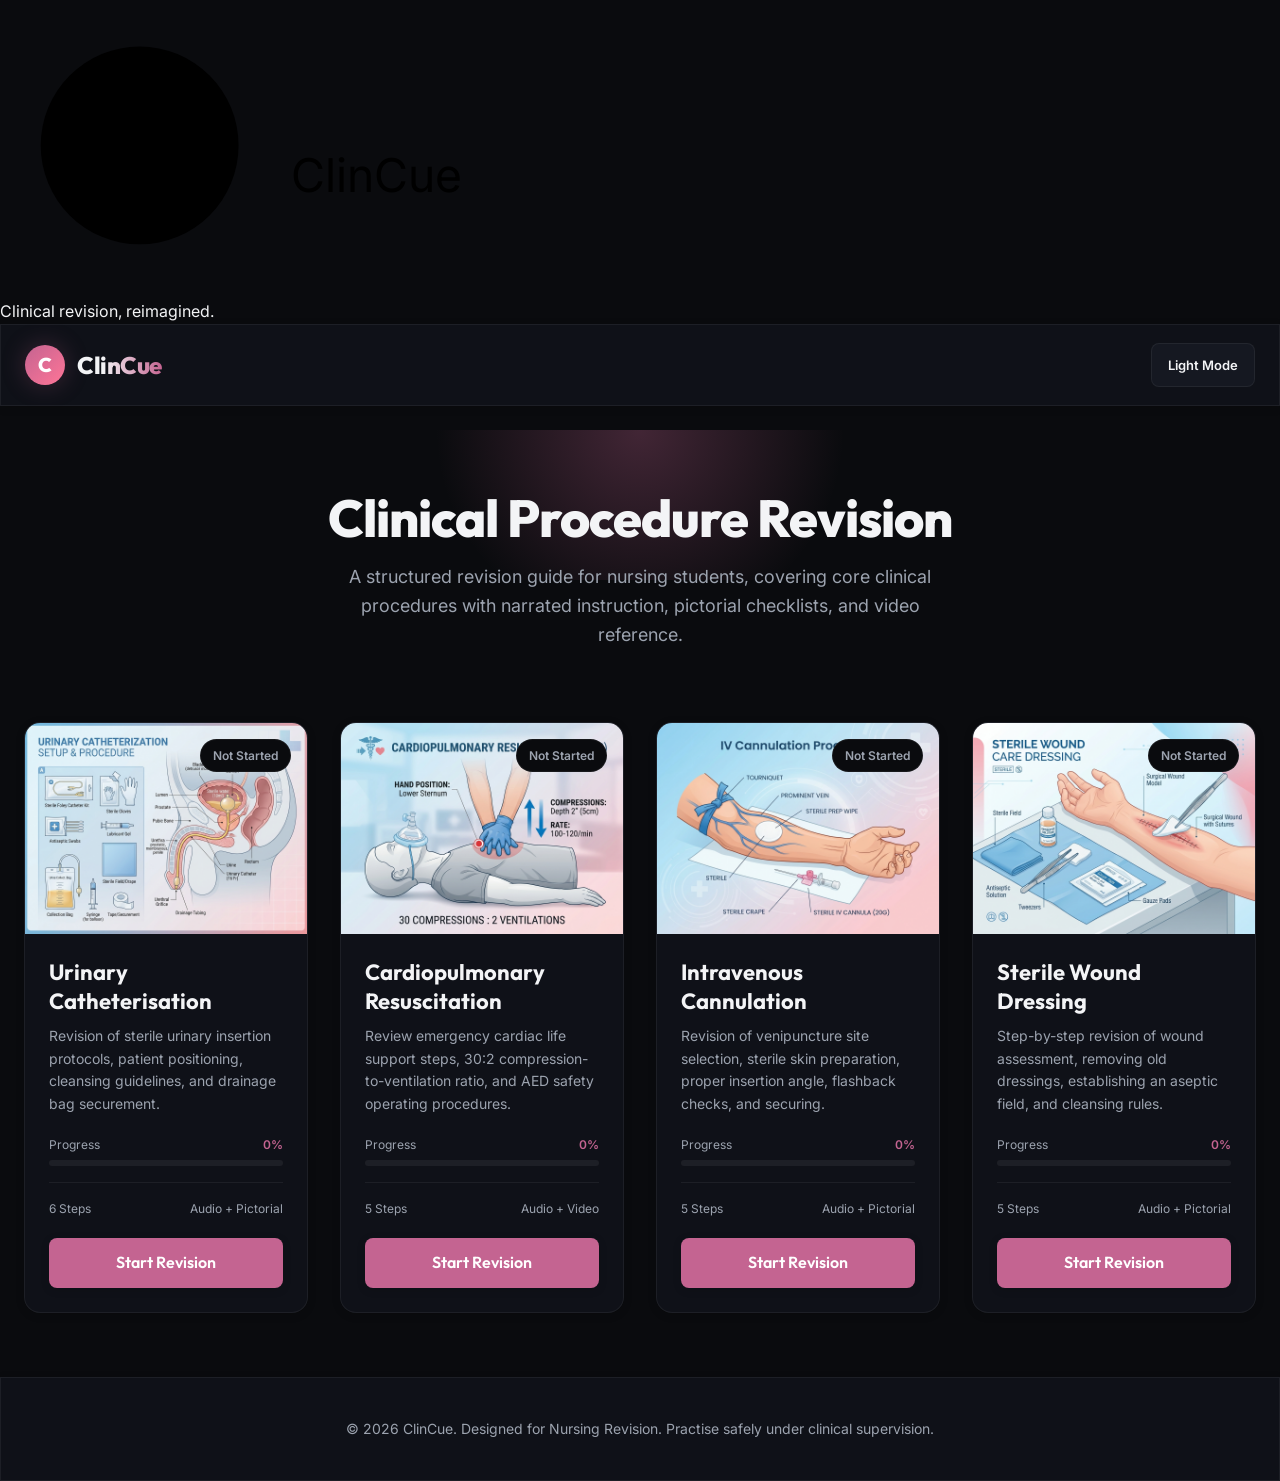
==== commit deaa48aa: "adding preloader" ====
--- a/index.html
+++ b/index.html
@@ -15,6 +15,24 @@
     <meta name="apple-mobile-web-app-title" content="ClinCue">
 </head>
 <body>
+    
+<!-- ClinCue Preloader -->
+<div id="preloader" role="status" aria-label="Loading ClinCue">
+    <div class="preloader-logo">
+        <svg class="logo-drawing" viewBox="0 0 440 100"
+             xmlns="http://www.w3.org/2000/svg"
+             aria-hidden="true">
+            <circle class="logo-circle" cx="48" cy="50" r="34"/>
+            <path class="logo-c"
+                  d="M58 34 C52 27 42 28 36 35
+                     C26 46 30 62 40 69
+                     C47 74 55 71 60 65"/>
+            <text class="logo-word" x="100" y="66">ClinCue</text>
+        </svg>
+    </div>
+    <p class="preloader-caption">Clinical revision, reimagined.</p>
+</div>
+
     <header class="glass">
         <div class="container navbar">
             <a href="index.html" class="brand" id="brand-logo">
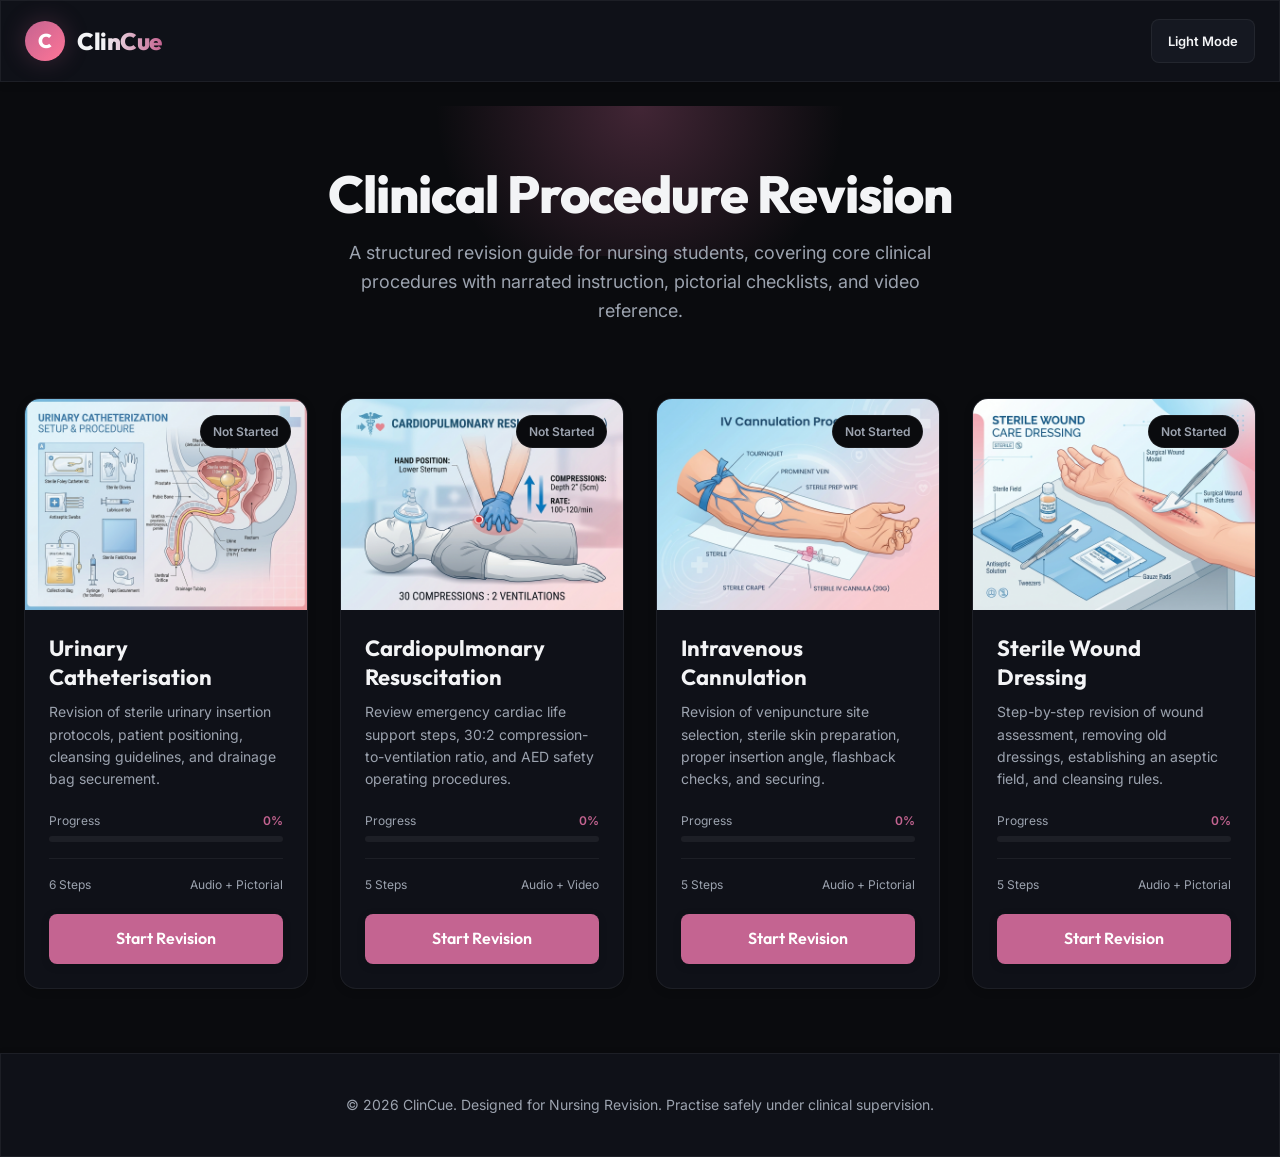
==== commit 3b5611eb: "Remove ClinCue preloader from index.html Removed the ClinCue preloader section from the HTML." ====
--- a/index.html
+++ b/index.html
@@ -15,24 +15,6 @@
     <meta name="apple-mobile-web-app-title" content="ClinCue">
 </head>
 <body>
-    
-<!-- ClinCue Preloader -->
-<div id="preloader" role="status" aria-label="Loading ClinCue">
-    <div class="preloader-logo">
-        <svg class="logo-drawing" viewBox="0 0 440 100"
-             xmlns="http://www.w3.org/2000/svg"
-             aria-hidden="true">
-            <circle class="logo-circle" cx="48" cy="50" r="34"/>
-            <path class="logo-c"
-                  d="M58 34 C52 27 42 28 36 35
-                     C26 46 30 62 40 69
-                     C47 74 55 71 60 65"/>
-            <text class="logo-word" x="100" y="66">ClinCue</text>
-        </svg>
-    </div>
-    <p class="preloader-caption">Clinical revision, reimagined.</p>
-</div>
-
     <header class="glass">
         <div class="container navbar">
             <a href="index.html" class="brand" id="brand-logo">
@@ -230,5 +212,7 @@
         document.addEventListener('DOMContentLoaded', updateDashboardUI);
         window.addEventListener('progressUpdated', updateDashboardUI);
     </script>
+    
+<script>
 </body>
 </html>
--- a/css/styles.css
+++ b/css/styles.css
@@ -890,4 +890,111 @@
     .procedure-title-section h1 {
         font-size: 32px;
     }
-}
+    
+/* ================================
+   ClinCue Animated Preloader
+================================ */
+
+#preloader {
+    position: fixed;
+    inset: 0;
+    z-index: 9999;
+    display: flex;
+    flex-direction: column;
+    align-items: center;
+    justify-content: center;
+    gap: 18px;
+    background: var(--bg-main, #0a0b0e);
+    color: var(--accent, #c46491);
+    opacity: 1;
+    visibility: visible;
+    transition:
+        opacity 0.65s ease,
+        visibility 0.65s ease;
+}
+
+#preloader.preloader-hidden {
+    opacity: 0;
+    visibility: hidden;
+    pointer-events: none;
+}
+
+.preloader-logo {
+    width: min(380px, 82vw);
+}
+
+.logo-drawing {
+    display: block;
+    width: 100%;
+    overflow: visible;
+}
+
+.logo-circle,
+.logo-c,
+.logo-word {
+    fill: none;
+    stroke: currentColor;
+    stroke-width: 2;
+    stroke-linecap: round;
+    stroke-linejoin: round;
+    stroke-dasharray: 1200;
+    stroke-dashoffset: 1200;
+    animation: logo-write 1.7s ease forwards;
+}
+
+.logo-c {
+    animation-delay: 0.2s;
+}
+
+.logo-word {
+    font-family: 'Outfit', sans-serif;
+    font-size: 43px;
+    font-weight: 800;
+    letter-spacing: -1px;
+    stroke-width: 1.1;
+    animation-delay: 0.65s;
+}
+
+.preloader-caption {
+    font-family: 'Inter', sans-serif;
+    font-size: 12px;
+    letter-spacing: 2px;
+    text-transform: uppercase;
+    color: var(--text-muted, #9ca3af);
+    opacity: 0;
+    animation: caption-appear 0.5s ease 1.3s forwards;
+}
+
+@keyframes logo-write {
+    to {
+        stroke-dashoffset: 0;
+    }
+}
+
+@keyframes caption-appear {
+    to {
+        opacity: 1;
+    }
+}
+
+@media (prefers-reduced-motion: reduce) {
+    .logo-circle,
+    .logo-c,
+    .logo-word {
+        animation-duration: 0.01ms;
+        animation-delay: 0ms;
+        stroke-dashoffset: 0;
+    }
+
+    .preloader-caption {
+        animation-duration: 0.01ms;
+        animation-delay: 0ms;
+        opacity: 1;
+    }
+
+    #preloader {
+        transition-duration: 0.15s;
+    }
+}
+
+}
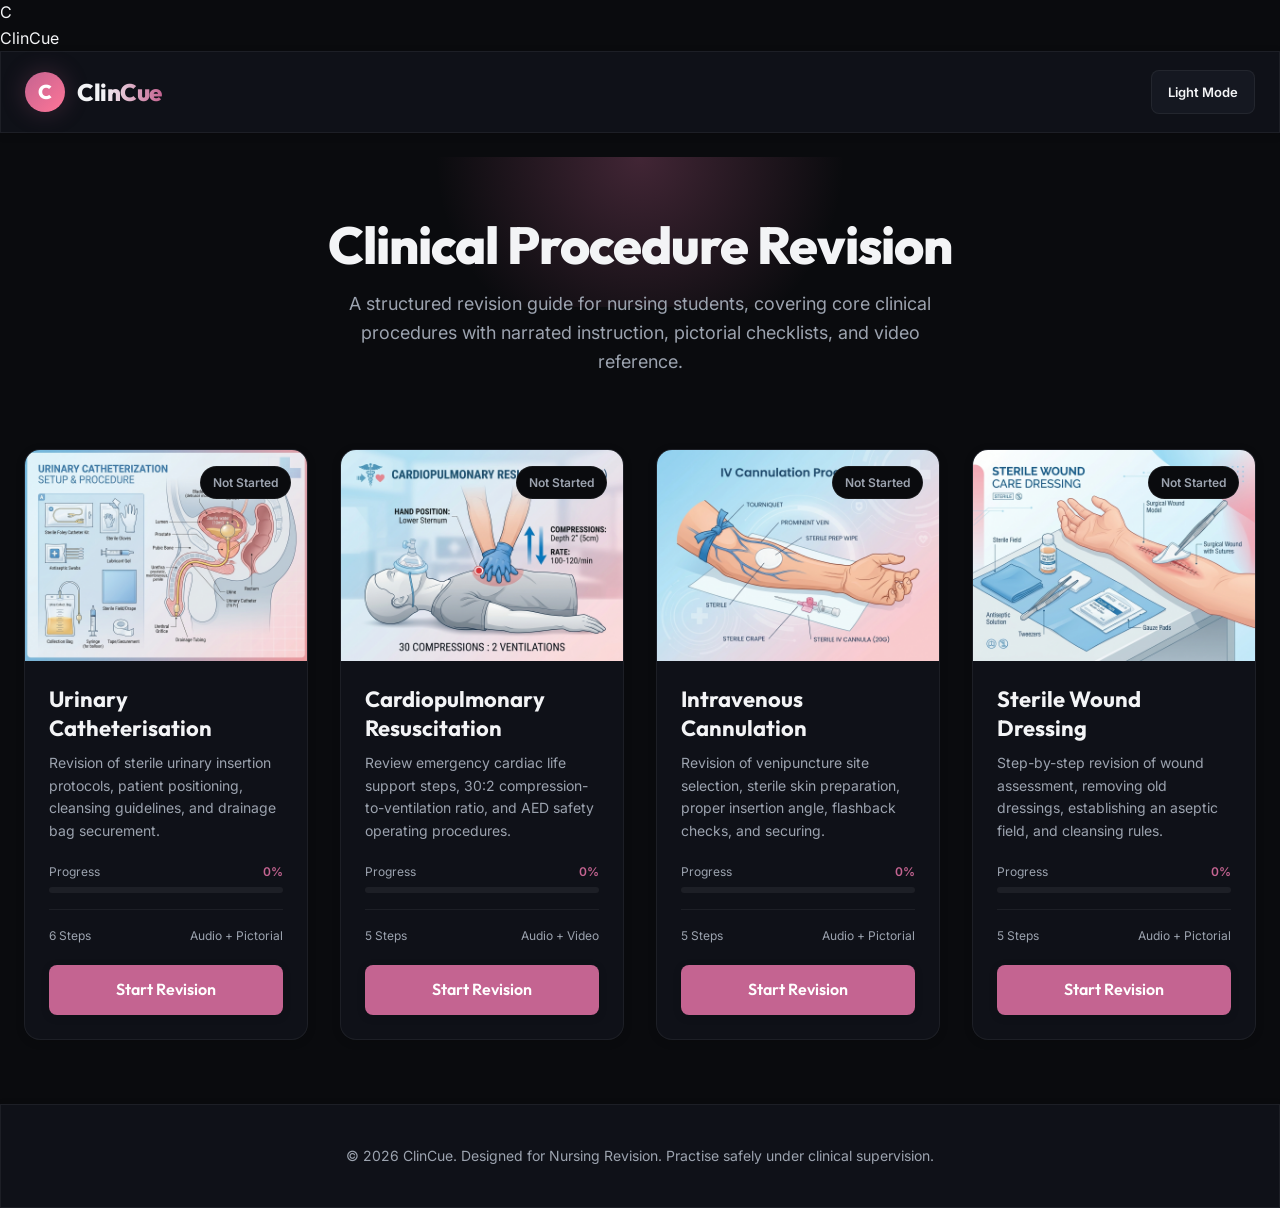
==== commit 088c7143: "Add preloader to index.html" ====
--- a/index.html
+++ b/index.html
@@ -15,6 +15,14 @@
     <meta name="apple-mobile-web-app-title" content="ClinCue">
 </head>
 <body>
+   <div id="preloader">
+    <div class="loader">
+        <div class="image">
+            <span class="loader-logo">C</span>
+        </div>
+        <span class="loader-name">ClinCue</span>
+    </div>
+</div>
     <header class="glass">
         <div class="container navbar">
             <a href="index.html" class="brand" id="brand-logo">
--- a/css/styles.css
+++ b/css/styles.css
@@ -890,111 +890,4 @@
     .procedure-title-section h1 {
         font-size: 32px;
     }
-    
-/* ================================
-   ClinCue Animated Preloader
-================================ */
-
-#preloader {
-    position: fixed;
-    inset: 0;
-    z-index: 9999;
-    display: flex;
-    flex-direction: column;
-    align-items: center;
-    justify-content: center;
-    gap: 18px;
-    background: var(--bg-main, #0a0b0e);
-    color: var(--accent, #c46491);
-    opacity: 1;
-    visibility: visible;
-    transition:
-        opacity 0.65s ease,
-        visibility 0.65s ease;
-}
-
-#preloader.preloader-hidden {
-    opacity: 0;
-    visibility: hidden;
-    pointer-events: none;
-}
-
-.preloader-logo {
-    width: min(380px, 82vw);
-}
-
-.logo-drawing {
-    display: block;
-    width: 100%;
-    overflow: visible;
-}
-
-.logo-circle,
-.logo-c,
-.logo-word {
-    fill: none;
-    stroke: currentColor;
-    stroke-width: 2;
-    stroke-linecap: round;
-    stroke-linejoin: round;
-    stroke-dasharray: 1200;
-    stroke-dashoffset: 1200;
-    animation: logo-write 1.7s ease forwards;
-}
-
-.logo-c {
-    animation-delay: 0.2s;
-}
-
-.logo-word {
-    font-family: 'Outfit', sans-serif;
-    font-size: 43px;
-    font-weight: 800;
-    letter-spacing: -1px;
-    stroke-width: 1.1;
-    animation-delay: 0.65s;
-}
-
-.preloader-caption {
-    font-family: 'Inter', sans-serif;
-    font-size: 12px;
-    letter-spacing: 2px;
-    text-transform: uppercase;
-    color: var(--text-muted, #9ca3af);
-    opacity: 0;
-    animation: caption-appear 0.5s ease 1.3s forwards;
-}
-
-@keyframes logo-write {
-    to {
-        stroke-dashoffset: 0;
-    }
-}
-
-@keyframes caption-appear {
-    to {
-        opacity: 1;
-    }
-}
-
-@media (prefers-reduced-motion: reduce) {
-    .logo-circle,
-    .logo-c,
-    .logo-word {
-        animation-duration: 0.01ms;
-        animation-delay: 0ms;
-        stroke-dashoffset: 0;
-    }
-
-    .preloader-caption {
-        animation-duration: 0.01ms;
-        animation-delay: 0ms;
-        opacity: 1;
-    }
-
-    #preloader {
-        transition-duration: 0.15s;
-    }
-}
-
-}
+}
